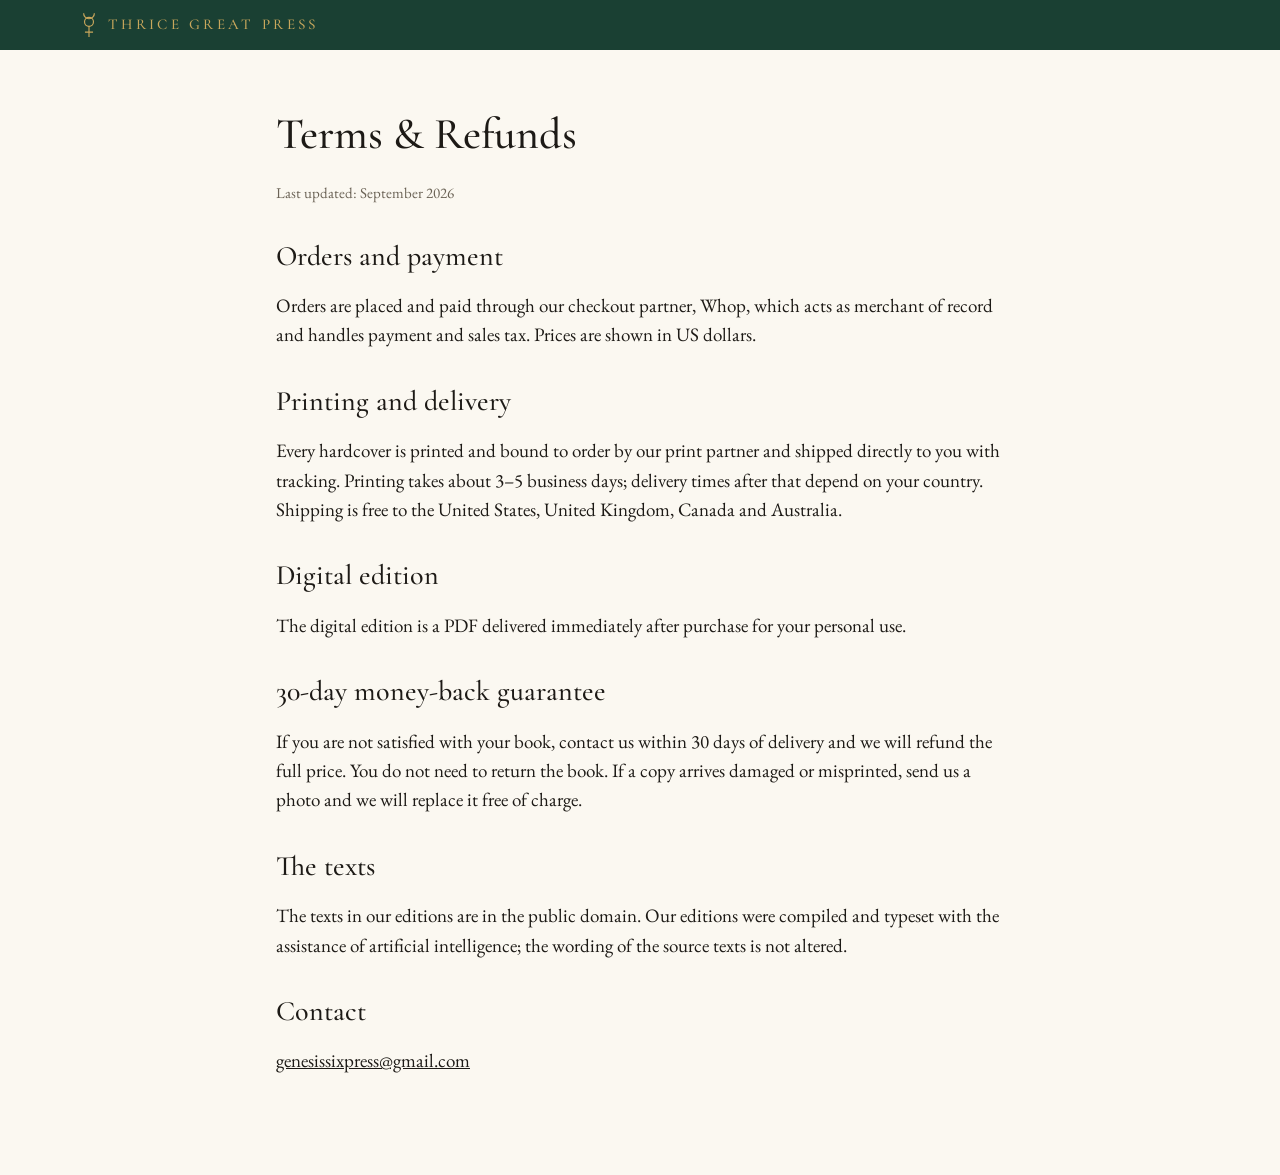
==== terms.html @ 8c583f27 "Thrice Great Press site Co-Authored-By: Claude Opus 5.5 (1M context) <noreply@anthropic.com>" ====
<!doctype html>
<html lang="en"><head><meta charset="utf-8"><meta name="viewport" content="width=device-width, initial-scale=1">
<title>Terms &amp; Refunds — Thrice Great Press</title><link rel="icon" href="img/favicon.svg" type="image/svg+xml"><link rel="stylesheet" href="styles.css">
<style>.doc{max-width:760px;margin:0 auto;padding:60px 16px 80px}.doc h1{font-size:44px}.doc h2{text-align:left;font-size:28px;margin-top:36px}</style></head>
<body>
<header class="nav"><a class="brand" href="index.html"><svg class="sigil" viewBox="0 0 40 58" aria-hidden="true"><path d="M8 3 A12 12 0 0 0 32 3"/><circle cx="20" cy="22" r="10"/><path d="M20 32 V56 M11 45 H29"/></svg><span>Thrice Great Press</span></a></header>
<main class="doc">
<h1>Terms &amp; Refunds</h1>
<p class="fine">Last updated: September 2026</p>
<h2>Orders and payment</h2>
<p>Orders are placed and paid through our checkout partner, Whop, which acts as merchant of record and handles payment and sales tax. Prices are shown in US dollars.</p>
<h2>Printing and delivery</h2>
<p>Every hardcover is printed and bound to order by our print partner and shipped directly to you with tracking. Printing takes about 3–5 business days; delivery times after that depend on your country. Shipping is free to the United States, United Kingdom, Canada and Australia.</p>
<h2>Digital edition</h2>
<p>The digital edition is a PDF delivered immediately after purchase for your personal use.</p>
<h2>30-day money-back guarantee</h2>
<p>If you are not satisfied with your book, contact us within 30 days of delivery and we will refund the full price. You do not need to return the book. If a copy arrives damaged or misprinted, send us a photo and we will replace it free of charge.</p>
<h2>The texts</h2>
<p>The texts in our editions are in the public domain. Our editions were compiled and typeset with the assistance of artificial intelligence; the wording of the source texts is not altered.</p>
<h2>Contact</h2>
<p><a href="mailto:genesissixpress@gmail.com">genesissixpress@gmail.com</a></p>
</main>
</body></html>
---- styles.css ----
@font-face { font-family: "EB Garamond"; src: url("fonts/EBGaramond-Regular.ttf") format("truetype"); font-weight: 400; font-display: swap; }
@font-face { font-family: "EB Garamond"; src: url("fonts/EBGaramond-Italic.ttf") format("truetype"); font-style: italic; font-display: swap; }
@font-face { font-family: "Cormorant Garamond"; src: url("fonts/CormorantGaramond-Medium.ttf") format("truetype"); font-weight: 500; font-display: swap; }
@font-face { font-family: "Cormorant Garamond"; src: url("fonts/CormorantGaramond-MediumItalic.ttf") format("truetype"); font-style: italic; font-weight: 500; font-display: swap; }

:root {
  --green: #133a2d;
  --green-2: #0d2a20;
  --gold: #c9a75c;
  --gold-2: #e2c888;
  --cream: #f6f0e3;
  --paper: #fbf8f1;
  --ink: #1d1a16;
  --muted: #6b6356;
  --body: "EB Garamond", Georgia, serif;
  --display: "Cormorant Garamond", "EB Garamond", Georgia, serif;
  --wrap: 1120px;
}

* { box-sizing: border-box; }
html { scroll-behavior: smooth; }
body { margin: 0; background: var(--paper); color: var(--ink); font-family: var(--body); font-size: 19px; line-height: 1.55; -webkit-font-smoothing: antialiased; }
img { max-width: 100%; display: block; }
a { color: inherit; }
h1, h2, h3 { font-family: var(--display); font-weight: 500; line-height: 1.12; margin: 0 0 0.5em; }
h2 { font-size: clamp(30px, 4vw, 44px); text-align: center; }
.section-lede { text-align: center; color: var(--muted); max-width: 640px; margin: -6px auto 44px; font-style: italic; }
.eyebrow { font-family: var(--display); letter-spacing: 0.32em; text-transform: uppercase; font-size: 13px; color: var(--gold); margin: 0 0 14px; }
.fine { font-size: 15px; color: var(--muted); }

.btn { display: inline-block; background: var(--gold); color: var(--green-2); font-family: var(--display); font-size: 19px; letter-spacing: 0.08em; text-decoration: none; padding: 14px 28px; border-radius: 2px; border: 1px solid var(--gold); transition: background .15s, transform .15s; }
.btn:hover { background: var(--gold-2); transform: translateY(-1px); }
.btn-ghost { background: transparent; color: var(--gold); }
.btn-ghost:hover { background: rgba(201,167,92,.12); }
.btn-small { padding: 8px 16px; font-size: 16px; white-space: nowrap; }

.topbar { background: var(--green-2); color: var(--gold-2); text-align: center; font-size: 14px; letter-spacing: .06em; padding: 8px 16px; }
.nav { position: sticky; top: 0; z-index: 10; display: flex; justify-content: space-between; align-items: center; gap: 16px; padding: 12px max(16px, calc((100% - var(--wrap)) / 2)); background: rgba(19,58,45,.97); color: var(--cream); backdrop-filter: blur(6px); }
.brand { display: flex; align-items: center; gap: 10px; text-decoration: none; font-family: var(--display); letter-spacing: .22em; text-transform: uppercase; font-size: 15px; color: var(--gold); }
.sigil { width: 18px; height: 26px; fill: none; stroke: currentColor; stroke-width: 2.6; }
.nav nav { display: flex; align-items: center; gap: 22px; }
.nav nav a:not(.btn) { text-decoration: none; font-size: 16px; opacity: .9; }
.nav nav a:not(.btn):hover { color: var(--gold-2); }

.hero { background: radial-gradient(ellipse at 70% 40%, #1d5341 0%, var(--green) 45%, var(--green-2) 100%); color: var(--cream); display: grid; grid-template-columns: 1.05fr 1fr; gap: 40px; align-items: center; padding: 80px max(16px, calc((100% - var(--wrap)) / 2)) 90px; overflow: hidden; }
.hero h1 { font-size: clamp(40px, 5.4vw, 66px); color: #fff8e6; }
.lede { font-size: 21px; color: #e9e2d0; max-width: 560px; }
.cta-row { display: flex; flex-wrap: wrap; gap: 14px; margin: 30px 0 22px; }
.ticks { list-style: none; padding: 0; margin: 0; }
.ticks li { position: relative; padding-left: 28px; margin: 6px 0; }
.ticks li::before { content: "\2767"; position: absolute; left: 0; color: var(--gold); }
.hero-books { position: relative; height: 470px; perspective: 1400px; }
.book { position: absolute; width: 250px; box-shadow: 0 30px 50px rgba(0,0,0,.45), 0 4px 10px rgba(0,0,0,.35); border-radius: 2px 4px 4px 2px; overflow: hidden; }
.book::after { content: ""; position: absolute; inset: 0; background: linear-gradient(90deg, rgba(0,0,0,.45) 0, rgba(255,255,255,.08) 3%, rgba(0,0,0,.12) 5%, transparent 12%); pointer-events: none; }
.book.b1 { left: 32%; top: 20px; z-index: 3; transform: rotateY(-14deg); width: 270px; }
.book.b2 { left: 4%; top: 55px; z-index: 2; transform: rotateY(-20deg) scale(.92); filter: brightness(.9); }
.book.b3 { left: 60%; top: 55px; z-index: 1; transform: rotateY(-8deg) scale(.92); filter: brightness(.85); }

.strip { display: grid; grid-template-columns: repeat(4, 1fr); gap: 1px; background: #e4dccb; border-bottom: 1px solid #e4dccb; }
.strip div { background: var(--cream); padding: 22px 18px; text-align: center; }
.strip strong { display: block; font-family: var(--display); font-size: 21px; font-weight: 500; }
.strip span { font-size: 15px; color: var(--muted); }

.motto { text-align: center; padding: 70px 16px; max-width: 820px; margin: 0 auto; }
.motto p { font-family: var(--display); font-style: italic; font-size: clamp(24px, 3vw, 32px); line-height: 1.3; margin: 0 0 10px; }
.motto span { color: var(--muted); font-size: 16px; letter-spacing: .06em; }

.books { padding: 40px max(16px, calc((100% - var(--wrap)) / 2)) 70px; }
.vol { display: grid; grid-template-columns: 300px 1fr; gap: 48px; align-items: center; padding: 38px 0; border-top: 1px solid #e4dccb; }
.vol-cover { box-shadow: 0 18px 36px rgba(0,0,0,.28); border-radius: 2px 4px 4px 2px; }
.vol-num { font-family: var(--display); letter-spacing: .3em; text-transform: uppercase; color: var(--gold); font-size: 14px; margin: 0; }
.vol h3 { font-size: 40px; margin: 4px 0 6px; }
.vol-sub { font-style: italic; color: var(--muted); margin: 0 0 14px; }
.vol ul { padding-left: 20px; margin: 0 0 14px; }
.vol li { margin: 4px 0; }
.specs { font-size: 15px; color: var(--muted); letter-spacing: .04em; }
.buy { display: flex; align-items: center; gap: 22px; margin-top: 8px; }
.price { font-family: var(--display); font-size: 32px; }

.inside { background: var(--cream); padding: 80px max(16px, calc((100% - var(--wrap)) / 2)); }
.gallery { display: grid; grid-template-columns: repeat(3, 1fr); gap: 26px; }
.gallery figure { margin: 0; }
.gallery img { width: 100%; background: #fff; box-shadow: 0 10px 26px rgba(0,0,0,.14); border: 1px solid #e6dfcf; }
.gallery figcaption { text-align: center; font-size: 15px; color: var(--muted); margin-top: 10px; font-style: italic; }

.set { display: grid; grid-template-columns: 1fr 1fr; gap: 50px; align-items: center; padding: 90px max(16px, calc((100% - var(--wrap)) / 2)); background: var(--green); color: var(--cream); }
.set h2 { text-align: left; color: #fff8e6; }
.set-art { position: relative; height: 380px; }
.set-art img { position: absolute; width: 200px; box-shadow: 0 24px 40px rgba(0,0,0,.45); border-radius: 2px 4px 4px 2px; }
.set-art img:nth-child(1) { left: 0; top: 40px; transform: rotate(-6deg); }
.set-art img:nth-child(2) { left: 120px; top: 10px; z-index: 2; }
.set-art img:nth-child(3) { left: 240px; top: 40px; transform: rotate(6deg); }
.set-price { font-family: var(--display); margin: 22px 0; }
.set-price .was { text-decoration: line-through; opacity: .6; font-size: 24px; }
.set-price .now { font-size: 46px; color: var(--gold-2); margin: 0 10px; }
.set-price .save { font-size: 16px; letter-spacing: .1em; text-transform: uppercase; background: rgba(201,167,92,.18); color: var(--gold-2); padding: 4px 10px; }
.set .fine { color: #cfc6b1; }

.honest { padding: 80px max(16px, calc((100% - var(--wrap)) / 2)); }
.cols { display: grid; grid-template-columns: repeat(3, 1fr); gap: 36px; margin-top: 30px; }
.cols h3 { font-size: 26px; }
.cols p { margin: 0; }

.guarantee { display: flex; gap: 30px; align-items: center; max-width: 860px; margin: 0 auto 70px; padding: 34px 36px; border: 1px solid var(--gold); background: var(--cream); }
.guarantee h2 { text-align: left; font-size: 32px; }
.guarantee p { margin: 0; }
.seal { width: 92px; flex: none; fill: none; stroke: var(--gold); stroke-width: 3; }

.faq { max-width: 820px; margin: 0 auto; padding: 20px 16px 70px; }
.faq details { border-top: 1px solid #e4dccb; padding: 16px 4px; }
.faq details:last-child { border-bottom: 1px solid #e4dccb; }
.faq summary { cursor: pointer; font-family: var(--display); font-size: 23px; list-style: none; position: relative; padding-right: 30px; }
.faq summary::-webkit-details-marker { display: none; }
.faq summary::after { content: "+"; position: absolute; right: 4px; color: var(--gold); }
.faq details[open] summary::after { content: "\2013"; }
.faq details p { margin: 10px 0 0; color: #3a352c; }

.final { text-align: center; padding: 80px 16px 90px; background: var(--green-2); color: var(--cream); }
.final h2 { max-width: 820px; margin: 0 auto 10px; font-style: italic; color: #fff8e6; }
.final p { color: #cfc6b1; margin: 0 0 30px; }

footer { background: #0a211a; color: #b9b09c; text-align: center; padding: 40px 16px; font-size: 15px; }
footer .brand { justify-content: center; margin-bottom: 12px; }
footer a { color: var(--gold); }

@media (max-width: 900px) {
  .hero { grid-template-columns: 1fr; padding-top: 50px; }
  .hero-books { height: 340px; }
  .book { width: 180px; } .book.b1 { width: 195px; }
  .strip { grid-template-columns: repeat(2, 1fr); }
  .vol { grid-template-columns: 1fr; gap: 24px; }
  .vol-cover { max-width: 260px; margin: 0 auto; }
  .gallery { grid-template-columns: repeat(2, 1fr); }
  .set { grid-template-columns: 1fr; }
  .set-art { height: 300px; max-width: 420px; margin: 0 auto; width: 100%; }
  .set-art img { width: 150px; } .set-art img:nth-child(2) { left: 90px; } .set-art img:nth-child(3) { left: 180px; }
  .cols { grid-template-columns: 1fr; }
  .nav nav a:not(.btn) { display: none; }
}
@media (max-width: 520px) {
  body { font-size: 18px; }
  .gallery { grid-template-columns: 1fr 1fr; gap: 12px; }
  .guarantee { flex-direction: column; text-align: center; }
  .guarantee h2 { text-align: center; }
  .buy { flex-wrap: wrap; }
}
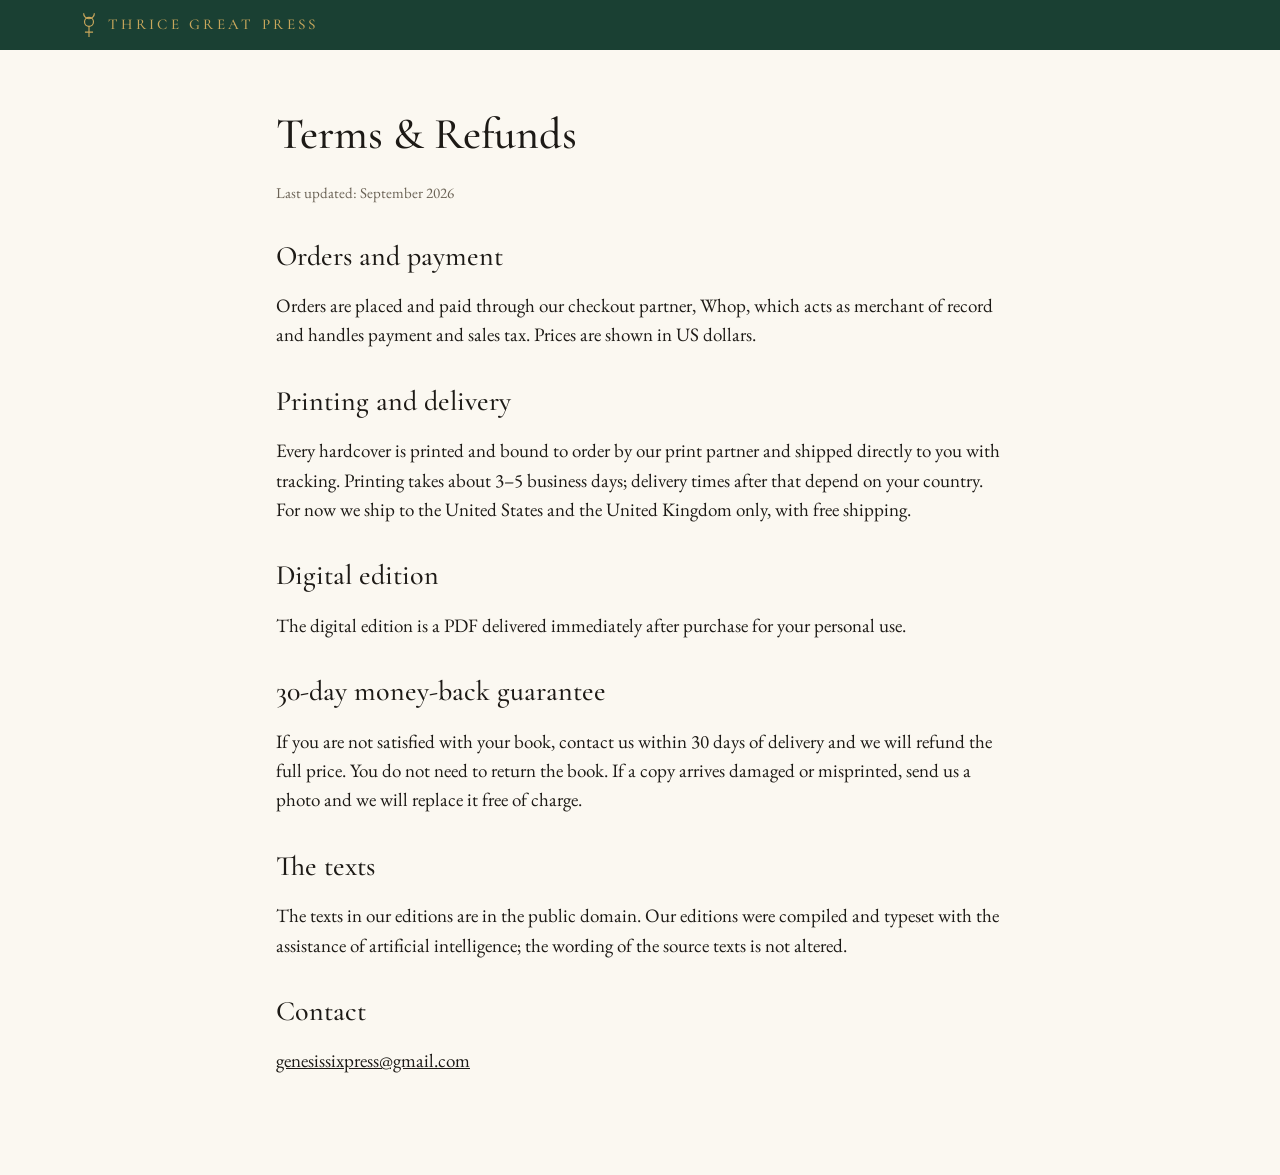
==== commit f0bf14aa: "Wire checkout links; US/UK shipping; accurate delivery times Co-Authored-By: Claude Opus 5.5 (1M con" ====
--- a/terms.html
+++ b/terms.html
@@ -10,7 +10,7 @@
 <h2>Orders and payment</h2>
 <p>Orders are placed and paid through our checkout partner, Whop, which acts as merchant of record and handles payment and sales tax. Prices are shown in US dollars.</p>
 <h2>Printing and delivery</h2>
-<p>Every hardcover is printed and bound to order by our print partner and shipped directly to you with tracking. Printing takes about 3–5 business days; delivery times after that depend on your country. Shipping is free to the United States, United Kingdom, Canada and Australia.</p>
+<p>Every hardcover is printed and bound to order by our print partner and shipped directly to you with tracking. Printing takes about 3–5 business days; delivery times after that depend on your country. For now we ship to the United States and the United Kingdom only, with free shipping.</p>
 <h2>Digital edition</h2>
 <p>The digital edition is a PDF delivered immediately after purchase for your personal use.</p>
 <h2>30-day money-back guarantee</h2>
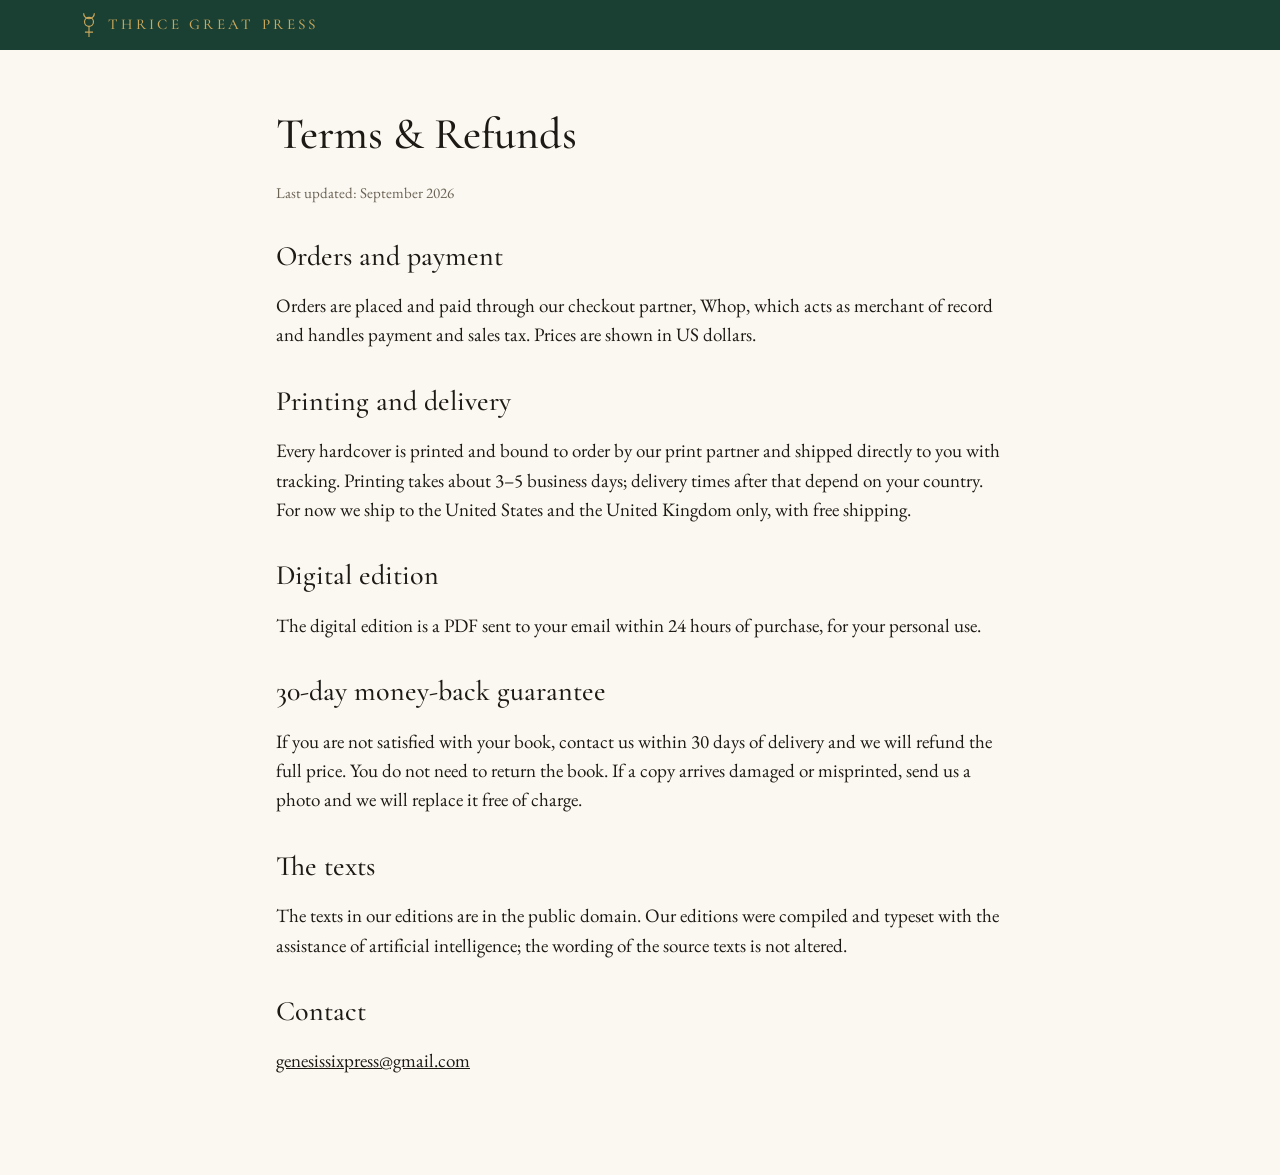
==== commit 094eaf9f: "Digital edition: delivered by email within 24 hours Co-Authored-By: Claude Opus 5.5 (1M context) <no" ====
--- a/terms.html
+++ b/terms.html
@@ -12,7 +12,7 @@
 <h2>Printing and delivery</h2>
 <p>Every hardcover is printed and bound to order by our print partner and shipped directly to you with tracking. Printing takes about 3–5 business days; delivery times after that depend on your country. For now we ship to the United States and the United Kingdom only, with free shipping.</p>
 <h2>Digital edition</h2>
-<p>The digital edition is a PDF delivered immediately after purchase for your personal use.</p>
+<p>The digital edition is a PDF sent to your email within 24 hours of purchase, for your personal use.</p>
 <h2>30-day money-back guarantee</h2>
 <p>If you are not satisfied with your book, contact us within 30 days of delivery and we will refund the full price. You do not need to return the book. If a copy arrives damaged or misprinted, send us a photo and we will replace it free of charge.</p>
 <h2>The texts</h2>
